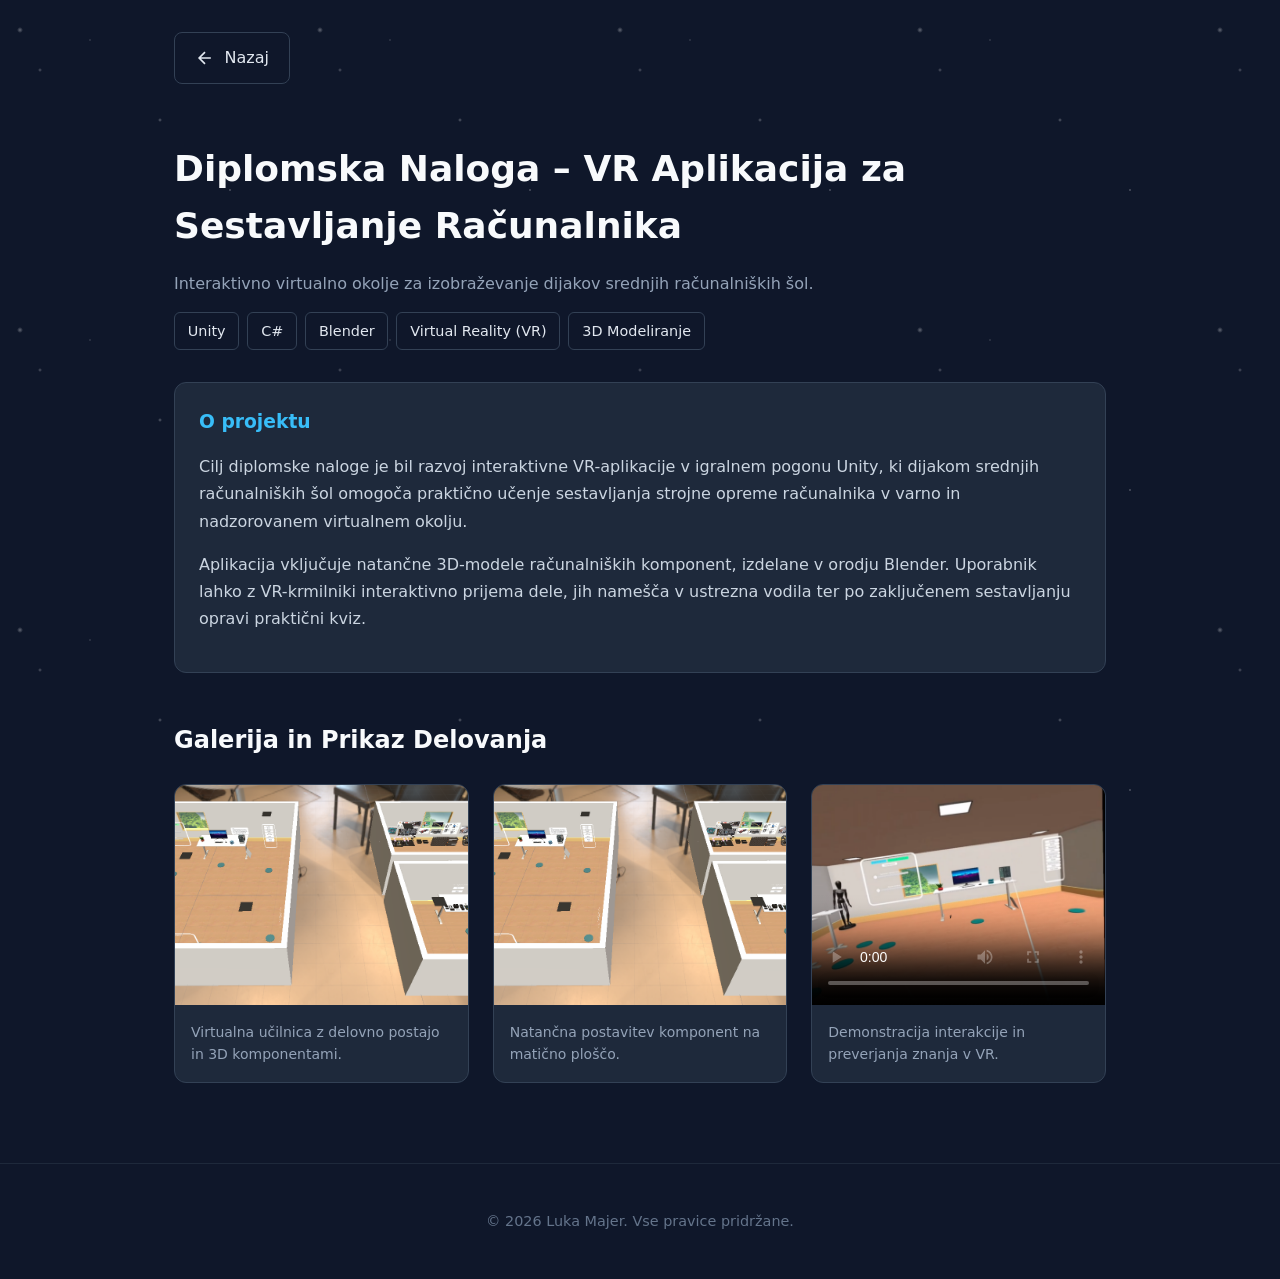
==== diplomskaNaloga.html @ fc346406 "Added info Projects Abilites Extra detail page" ====
<!DOCTYPE html>
<html lang="sl">
<head>
  <meta charset="UTF-8">
  <meta name="viewport" content="width=device-width, initial-scale=1.0">
  <title>Diplomska Naloga - Luka Majer</title>
  <link rel="stylesheet" href="assets/css/style.css">
</head>
<body>

  <main class="section-container" style="margin-top: 2rem;">

    <a href="index.html#projects" class="contact-item" style="display: inline-flex; width: fit-content; margin-bottom: 2rem;">
      <svg width="20" height="20" viewBox="0 0 24 24" fill="none" stroke="currentColor" stroke-width="2">
        <path d="M19 12H5M12 19l-7-7 7-7"/>
      </svg>
      <span>Nazaj</span>
    </a>

    <header style="margin-bottom: 2rem;">
      <h1 style="color: #f8fafc; font-size: 2.25rem; margin-bottom: 0.5rem;">Diplomska Naloga – VR Aplikacija za Sestavljanje Računalnika</h1>
      <p style="color: #94a3b8;">Interaktivno virtualno okolje za izobraževanje dijakov srednjih računalniških šol.</p>
      
      <div class="tag-cloud" style="margin-top: 1rem;">
        <span>Unity</span>
        <span>C#</span>
        <span>Blender</span>
        <span>Virtual Reality (VR)</span>
        <span>3D Modeliranje</span>
      </div>
    </header>

  
    <section class="skill-category" style="margin-bottom: 3rem;">
      <h3 style="color: #38bdf8; margin-top: 0;">O projektu</h3>
      <p style="color: #cbd5e1; line-height: 1.7;">
        Cilj diplomske naloge je bil razvoj interaktivne VR-aplikacije v igralnem pogonu Unity, ki dijakom srednjih računalniških šol omogoča praktično učenje sestavljanja strojne opreme računalnika v varno in nadzorovanem virtualnem okolju.
      </p>
      <p style="color: #cbd5e1; line-height: 1.7;">
        Aplikacija vključuje natančne 3D-modele računalniških komponent, izdelane v orodju Blender. Uporabnik lahko z VR-krmilniki interaktivno prijema dele, jih namešča v ustrezna vodila ter po zaključenem sestavljanju opravi praktični kviz.
      </p>
    </section>


    <section>
      <h2 style="color: #f8fafc; margin-bottom: 1.5rem;">Galerija in Prikaz Delovanja</h2>
      
      <div class="skills-grid">
        <div class="skill-category" style="padding: 0; overflow: hidden;">
          <img src="assets/images/projects/diploma.png" alt="Virtualna učilnica" style="width: 100%; height: 220px; object-fit: cover; display: block;">
          <p style="padding: 1rem; color: #94a3b8; font-size: 0.875rem; margin: 0;">Virtualna učilnica z delovno postajo in 3D komponentami.</p>
        </div>

        <div class="skill-category" style="padding: 0; overflow: hidden;">
          <img src="assets/images/projects/diploma.png" alt="Interaktivno sestavljanje" style="width: 100%; height: 220px; object-fit: cover; display: block;">
          <p style="padding: 1rem; color: #94a3b8; font-size: 0.875rem; margin: 0;">Natančna postavitev komponent na matično ploščo.</p>
        </div>

        <div class="skill-category" style="padding: 0; overflow: hidden;">
          <video controls poster="assets/images/projects/diploma2preview.png" style="width: 100%; height: 220px; object-fit: cover; display: block;">
            <source src="assets/videos/projects/diploma2.mp4" type="video/mp4">
          </video>
          <p style="padding: 1rem; color: #94a3b8; font-size: 0.875rem; margin: 0;">Demonstracija interakcije in preverjanja znanja v VR.</p>
        </div>
      </div>
    </section>
  </main>

  <footer class="site-footer">
    <p>&copy; 2026 Luka Majer. Vse pravice pridržane.</p>
  </footer>

</body>
</html>
---- assets/css/style.css ----
:root {
    --bg-color: #0f172a;
    --text-color: #f8fafc;
    --accent-color: #38bdf8;
    --card-bg: #1e293b;
  }

  html {
  scroll-behavior: smooth;
}
  
  body {
    font-family: system-ui, sans-serif;
    background-color: var(--bg-color);
    color: var(--text-color);
    margin: 0;
    padding: 0;
    line-height: 1.6;
  }
  
  .navbar {
    position: sticky;
    top: 0;
    z-index: 1000;
    background-color: var(--bg-color, #0f172a);
    display: flex;
    justify-content: space-between;
    align-items: center;
    padding: 1.5rem 10%;
  }
  
  .navbar ul {
    display: flex;
    list-style: none;
    gap: 1.5rem;
    margin: 0;
    padding: 0;
  }
  
  .navbar a {
    color: var(--text-color);
    text-decoration: none;
  }
  
  .hero-section {
    display: flex;
    flex-direction: column;
    align-items: center;
    justify-content: center;
    text-align: center;
    padding: 4rem 10%;
    min-height: 70vh;
  }
  
  .profile-img {
    width: 220px;
    height: 220px;
    border-radius: 50%;
    object-fit: cover;
    border: 3px solid var(--accent-color);
    display: flex;
    justify-content: center;
    display: block;
    margin: 0 auto;
  }
  
  .hero-content h1 {
    font-size: 2.5rem;
    margin: 0;
  }

  .hero-content {
    display: flex;
    flex-direction: column;
    align-items: center;
    text-align: center;
    width: 100%;
  }
  
  .subtitle {
    color: var(--accent-color);
    font-weight: 600;
    margin-top: 0.5rem;
  }
  
  .hero-actions {
    display: flex;
    justify-content: center;
    gap: 1rem;
    margin-top: 1.5rem;
  }
  
  .btn {
    padding: 0.75rem 1.5rem;
    border-radius: 6px;
    text-decoration: none;
    font-weight: bold;
  }
  
  .btn-primary {
    background-color: var(--accent-color);
    color: #0f172a;
  }
  
  .btn-secondary {
    border: 1px solid var(--accent-color);
    color: var(--accent-color);
  }
  
  .projects-section {
    padding: 4rem 2rem;
    max-width: 1100px;
    margin: 0 auto;
  }
  
  .projects-section h2 {
    text-align: left;
    margin-bottom: 2.5rem;
  }
  
  .projects-grid {
    display: grid;
    grid-template-columns: repeat(2, minmax(280px, 450px));
    justify-content: center; 
    gap: 2rem;
  }
  
  .project-card {
    display: flex;
    flex-direction: column;
    background-color: #1e293b;
    border-radius: 12px;
    overflow: hidden;
    border: 1px solid #334155;
  }

.projects-container {
    max-width: 932px;
    margin: 0 auto;
    padding: 0 1rem;
  }
  
  .section-title {
    text-align: left;
    margin-bottom: 1.5rem;
  }
  
  .project-card:hover {
    transform: translateY(-5px);
    box-shadow: 0 10px 20px rgba(0, 0, 0, 0.3);
  }
  
  .card-image {
    width: 100%;
    height: 400px;
    object-fit: cover;
    display: block;
  }
  
  .card-content {
    padding: 1.5rem;
  }
  
  .card-content h3 {
    margin-top: 0;
    color: var(--accent-color, #38bdf8);
  }
  
  .card-tags {
    display: flex;
    gap: 0.5rem;
    flex-wrap: wrap;
    margin-top: 1rem;
  }
  
  .card-tags span {
    background-color: #0f172a;
    color: #94a3b8;
    font-size: 0.85rem;
    padding: 0.25rem 0.6rem;
    border-radius: 4px;
    border: 1px solid #334155;
  }

body {
    position: relative;
    overflow-x: hidden;
  }
  
  body::before {
    content: "";
    position: fixed;
    top: 0;
    left: 0;
    width: 100vw;
    height: 100vh;
    z-index: -1;
    pointer-events: none;
    background-image: 
      radial-gradient(3px 3px at 20px 30px, #ffffff, rgba(0,0,0,0)),
      radial-gradient(2px 2px at 40px 70px, rgba(255,255,255,0.8), rgba(0,0,0,0)),
      radial-gradient(1px 1px at 90px 40px, #ffffff, rgba(0,0,0,0)),
      radial-gradient(2px 2px at 160px 120px, rgba(255,255,255,0.9), rgba(0,0,0,0)),
      radial-gradient(1.5px 1.5px at 230px 190px, #ffffff, rgba(0,0,0,0));
    background-repeat: repeat;
    background-size: 300px 300px;
    opacity: 0.35;
    animation: floatStars 15s linear infinite;
  }

  @keyframes floatStars {
    from {
      transform: translateY(0);
    }
    to {
      transform: translateY(-300px);
    }
  }

  @media (max-width: 768px) {
  .projects-grid {
    grid-template-columns: 1fr;
  }

  .projects-section {
    padding: 2rem 1rem;
  }

  .navbar {
    flex-wrap: wrap;
    justify-content: center;
    gap: 0.75rem;
  }
}

.section-container {
  max-width: 932px;
  margin: 4rem auto;
  padding: 0 1rem;
}

.skills-grid {
  display: grid;
  grid-template-columns: repeat(auto-fit, minmax(280px, 1fr));
  gap: 1.5rem;
}

.skill-category {
  background-color: #1e293b;
  padding: 1.5rem;
  border-radius: 12px;
  border: 1px solid #334155;
}

.skill-category h3 {
  color: #38bdf8;
  margin-top: 0;
  margin-bottom: 1rem;
}

.tag-cloud {
  display: flex;
  flex-wrap: wrap;
  gap: 0.5rem;
}

.tag-cloud span {
  background-color: #0f172a;
  color: #e2e8f0;
  padding: 0.4rem 0.8rem;
  border-radius: 6px;
  font-size: 0.9rem;
  border: 1px solid #334155;
}

.timeline {
  border-left: 2px solid #38bdf8;
  padding-left: 1.5rem;
  margin-left: 0.5rem;
}

.timeline-item {
  position: relative;
  margin-bottom: 2rem;
}

.timeline-item::before {
  content: "";
  position: absolute;
  left: -1.8rem;
  top: 0.2rem;
  width: 8px;
  height: 1.25rem;
  background-color: #38bdf8;
  border-radius: 2px;
}

.timeline-date {
  color: #94a3b8;
  font-size: 0.85rem;
  margin-bottom: 0.25rem;
}

.timeline-content h3 {
  margin: 0;
  color: #f8fafc;
}

.timeline-content .company {
  color: #38bdf8;
  font-weight: 500;
  font-size: 0.95rem;
}

.contact-card {
  background-color: #1e293b;
  border: 1px solid #334155;
  border-radius: 12px;
  padding: 2.5rem 2rem;
  text-align: center;
}

.contact-card p {
  color: #94a3b8;
  margin-bottom: 2rem;
  font-size: 1.1rem;
}

.contact-links {
  display: flex;
  justify-content: center;
  gap: 1.5rem;
  flex-wrap: wrap;
}

.contact-item {
  display: flex;
  align-items: center;
  gap: 0.6rem;
  padding: 0.75rem 1.25rem;
  background-color: #0f172a;
  border: 1px solid #334155;
  border-radius: 8px;
  color: #e2e8f0;
  text-decoration: none;
  font-weight: 500;
  transition: all 0.2s ease;
}

.contact-item:hover {
  border-color: #38bdf8;
  color: #38bdf8;
  transform: translateY(-2px);
}

.site-footer {
  text-align: center;
  padding: 2rem 1rem;
  border-top: 1px solid #1e293b;
  margin-top: 5rem;
  color: #64748b;
  font-size: 0.9rem;
}

.card-media-slider {
  display: flex;
  overflow-x: auto;
  scroll-snap-type: x mandatory;
  scroll-behavior: smooth;
  border-top-left-radius: 12px;
  border-top-right-radius: 12px;
  background-color: #0f172a;
}

.card-media-slider::-webkit-scrollbar {
  height: 6px;
}

.card-media-slider::-webkit-scrollbar-track {
  background: #1e293b;
}

.card-media-slider::-webkit-scrollbar-thumb {
  background: #38bdf8;
  border-radius: 3px;
}

.card-media {
  flex: 0 0 100%;
  width: 100%;
  height: 240px;
  object-fit: cover;
  scroll-snap-align: start;
}

.btn-more-info {
  display: inline-flex;
  align-items: center;
  gap: 0.5rem;
  margin-top: 1.25rem;
  padding: 0.6rem 1.2rem;
  background-color: transparent;
  color: #38bdf8;
  border: 1px solid #38bdf8;
  border-radius: 6px;
  text-decoration: none;
  font-weight: 500;
  font-size: 0.95rem;
  transition: all 0.2s ease;
}

.btn-more-info:hover {
  background-color: #38bdf8;
  color: #0f172a;
  transform: translateX(3px);
}
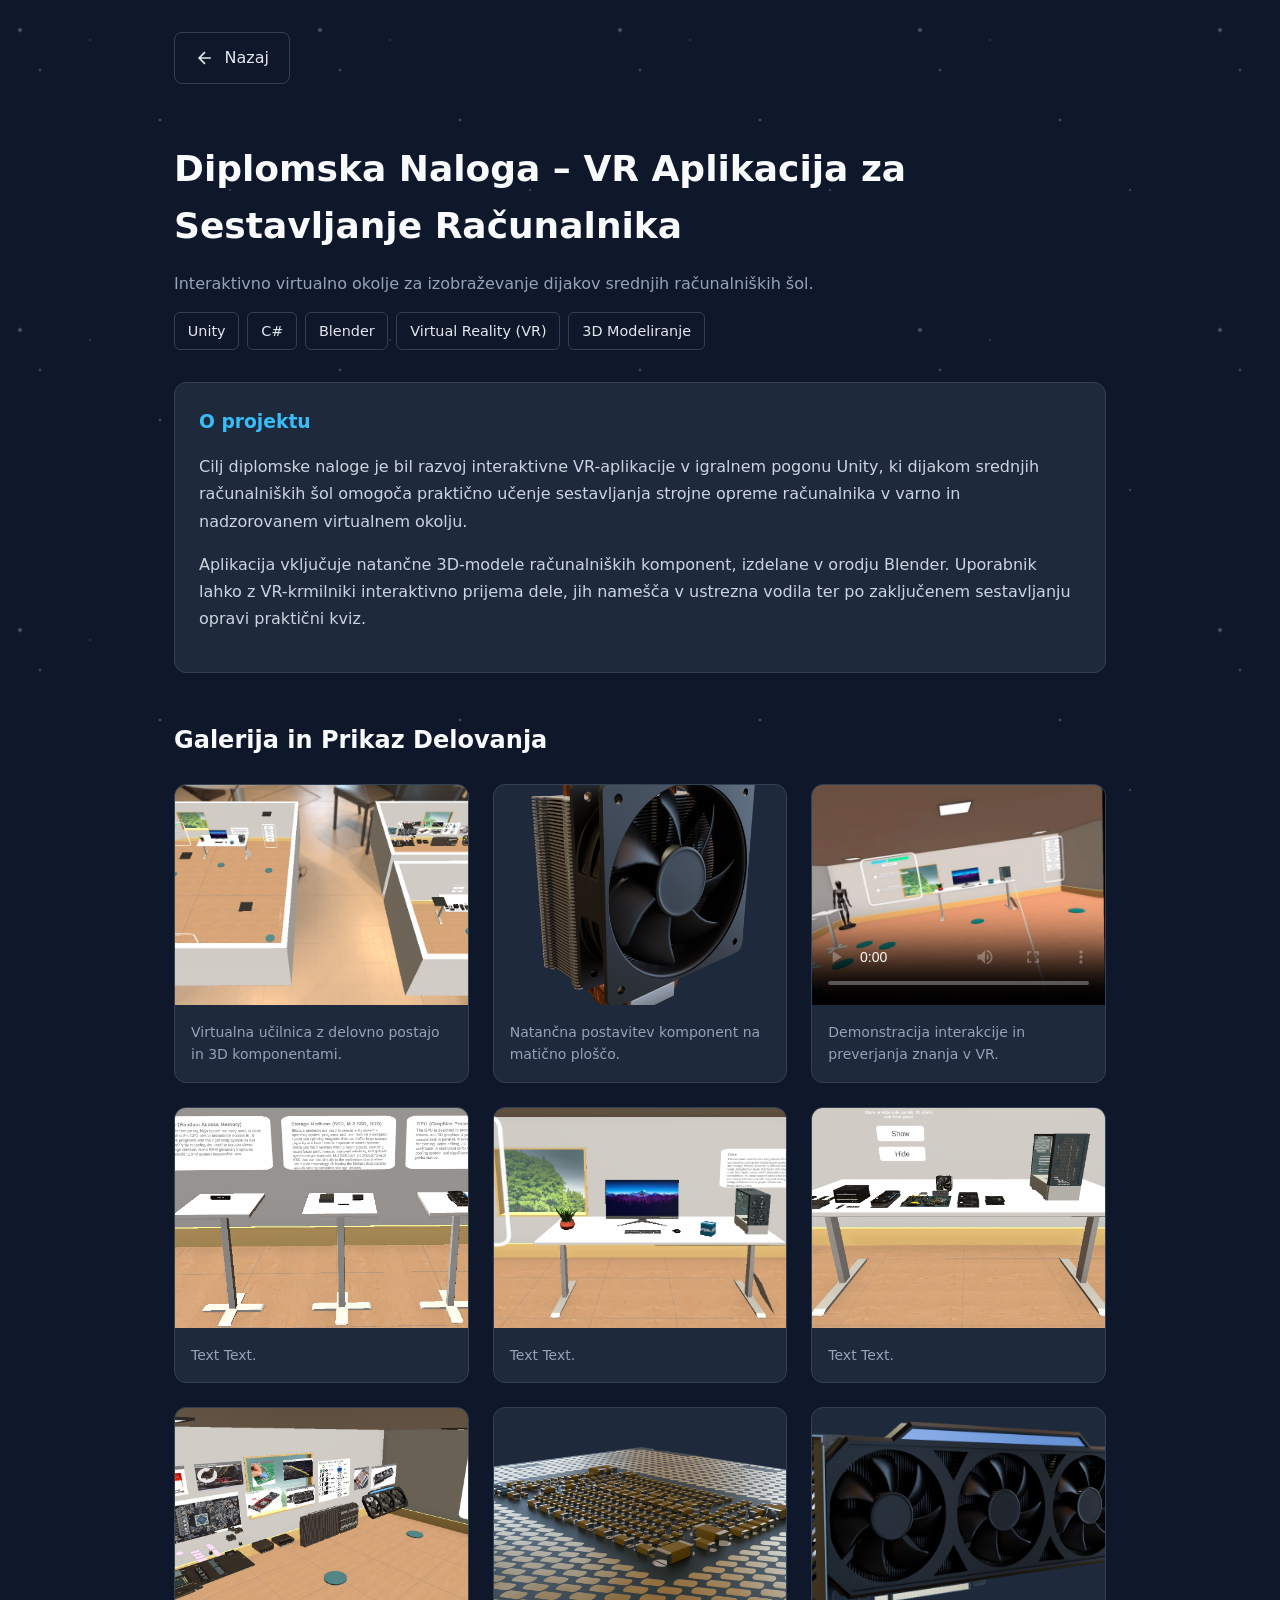
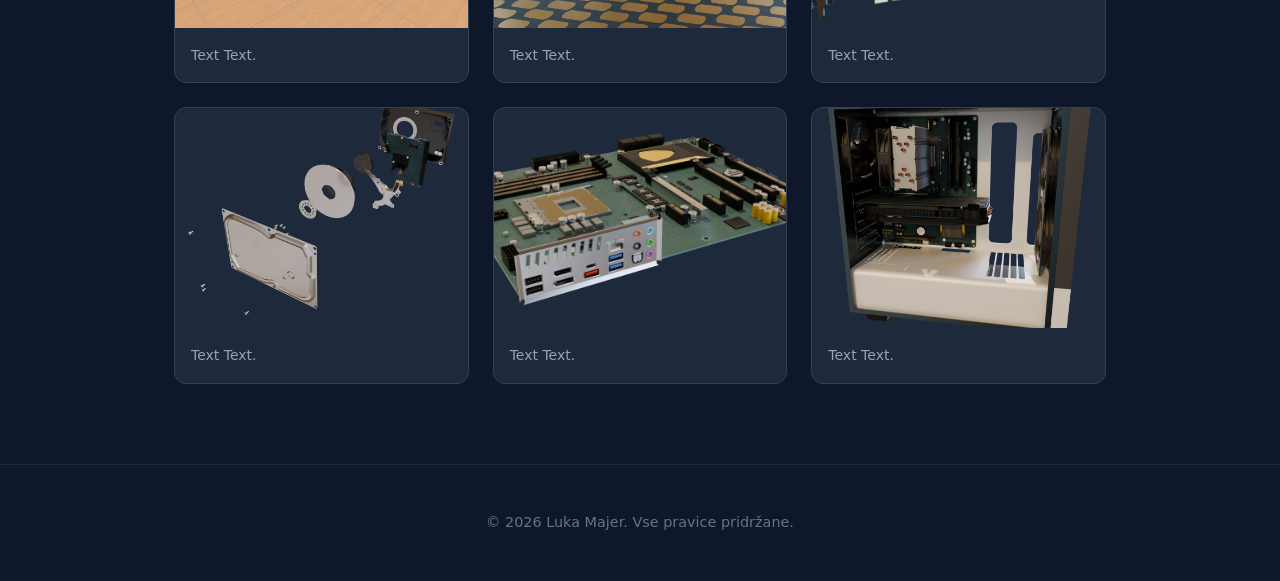
==== commit 3cfecb23: "Added images Added images" ====
--- a/diplomskaNaloga.html
+++ b/diplomskaNaloga.html
@@ -47,21 +47,67 @@
       
       <div class="skills-grid">
         <div class="skill-category" style="padding: 0; overflow: hidden;">
-          <img src="assets/images/projects/diploma.png" alt="Virtualna učilnica" style="width: 100%; height: 220px; object-fit: cover; display: block;">
+          <img src="assets/images/projects/diplomskaNaloga/diploma.png" alt="Virtualna učilnica" style="width: 100%; height: 220px; object-fit: cover; display: block;">
           <p style="padding: 1rem; color: #94a3b8; font-size: 0.875rem; margin: 0;">Virtualna učilnica z delovno postajo in 3D komponentami.</p>
         </div>
 
         <div class="skill-category" style="padding: 0; overflow: hidden;">
-          <img src="assets/images/projects/diploma.png" alt="Interaktivno sestavljanje" style="width: 100%; height: 220px; object-fit: cover; display: block;">
+          <img src="assets/images/projects/diplomskaNaloga/diploma2.png" alt="Interaktivno sestavljanje" style="width: 100%; height: 220px; object-fit: cover; display: block;">
           <p style="padding: 1rem; color: #94a3b8; font-size: 0.875rem; margin: 0;">Natančna postavitev komponent na matično ploščo.</p>
         </div>
 
         <div class="skill-category" style="padding: 0; overflow: hidden;">
-          <video controls poster="assets/images/projects/diploma2preview.png" style="width: 100%; height: 220px; object-fit: cover; display: block;">
+          <video controls poster="assets/images/projects/diplomskaNaloga/diploma2preview.png" style="width: 100%; height: 220px; object-fit: cover; display: block;">
             <source src="assets/videos/projects/diploma2.mp4" type="video/mp4">
           </video>
           <p style="padding: 1rem; color: #94a3b8; font-size: 0.875rem; margin: 0;">Demonstracija interakcije in preverjanja znanja v VR.</p>
         </div>
+
+        <div class="skill-category" style="padding: 0; overflow: hidden;">
+          <img src="assets/images/projects/diplomskaNaloga/diploma3.png" alt="Interaktivno sestavljanje" style="width: 100%; height: 220px; object-fit: cover; display: block;">
+          <p style="padding: 1rem; color: #94a3b8; font-size: 0.875rem; margin: 0;">Text Text.</p>
+        </div>
+        
+        <div class="skill-category" style="padding: 0; overflow: hidden;">
+          <img src="assets/images/projects/diplomskaNaloga/diploma4.png" alt="Interaktivno sestavljanje" style="width: 100%; height: 220px; object-fit: cover; display: block;">
+          <p style="padding: 1rem; color: #94a3b8; font-size: 0.875rem; margin: 0;">Text Text.</p>
+        </div>
+
+        <div class="skill-category" style="padding: 0; overflow: hidden;">
+          <img src="assets/images/projects/diplomskaNaloga/diploma5.png" alt="Interaktivno sestavljanje" style="width: 100%; height: 220px; object-fit: cover; display: block;">
+          <p style="padding: 1rem; color: #94a3b8; font-size: 0.875rem; margin: 0;">Text Text.</p>
+        </div>
+
+        <div class="skill-category" style="padding: 0; overflow: hidden;">
+          <img src="assets/images/projects/diplomskaNaloga/diploma6.png" alt="Interaktivno sestavljanje" style="width: 100%; height: 220px; object-fit: cover; display: block;">
+          <p style="padding: 1rem; color: #94a3b8; font-size: 0.875rem; margin: 0;">Text Text.</p>
+        </div>
+
+        <div class="skill-category" style="padding: 0; overflow: hidden;">
+          <img src="assets/images/projects/diplomskaNaloga/diploma7.png" alt="Interaktivno sestavljanje" style="width: 100%; height: 220px; object-fit: cover; display: block;">
+          <p style="padding: 1rem; color: #94a3b8; font-size: 0.875rem; margin: 0;">Text Text.</p>
+        </div>
+
+        <div class="skill-category" style="padding: 0; overflow: hidden;">
+          <img src="assets/images/projects/diplomskaNaloga/diploma8.png" alt="Interaktivno sestavljanje" style="width: 100%; height: 220px; object-fit: cover; display: block;">
+          <p style="padding: 1rem; color: #94a3b8; font-size: 0.875rem; margin: 0;">Text Text.</p>
+        </div>
+
+        <div class="skill-category" style="padding: 0; overflow: hidden;">
+          <img src="assets/images/projects/diplomskaNaloga/diploma9.png" alt="Interaktivno sestavljanje" style="width: 100%; height: 220px; object-fit: cover; display: block;">
+          <p style="padding: 1rem; color: #94a3b8; font-size: 0.875rem; margin: 0;">Text Text.</p>
+        </div>
+
+        <div class="skill-category" style="padding: 0; overflow: hidden;">
+          <img src="assets/images/projects/diplomskaNaloga/diploma10.png" alt="Interaktivno sestavljanje" style="width: 100%; height: 220px; object-fit: cover; display: block;">
+          <p style="padding: 1rem; color: #94a3b8; font-size: 0.875rem; margin: 0;">Text Text.</p>
+        </div>
+
+        <div class="skill-category" style="padding: 0; overflow: hidden;">
+          <img src="assets/images/projects/diplomskaNaloga/diploma11.png" alt="Interaktivno sestavljanje" style="width: 100%; height: 220px; object-fit: cover; display: block;">
+          <p style="padding: 1rem; color: #94a3b8; font-size: 0.875rem; margin: 0;">Text Text.</p>
+        </div>
+
       </div>
     </section>
   </main>
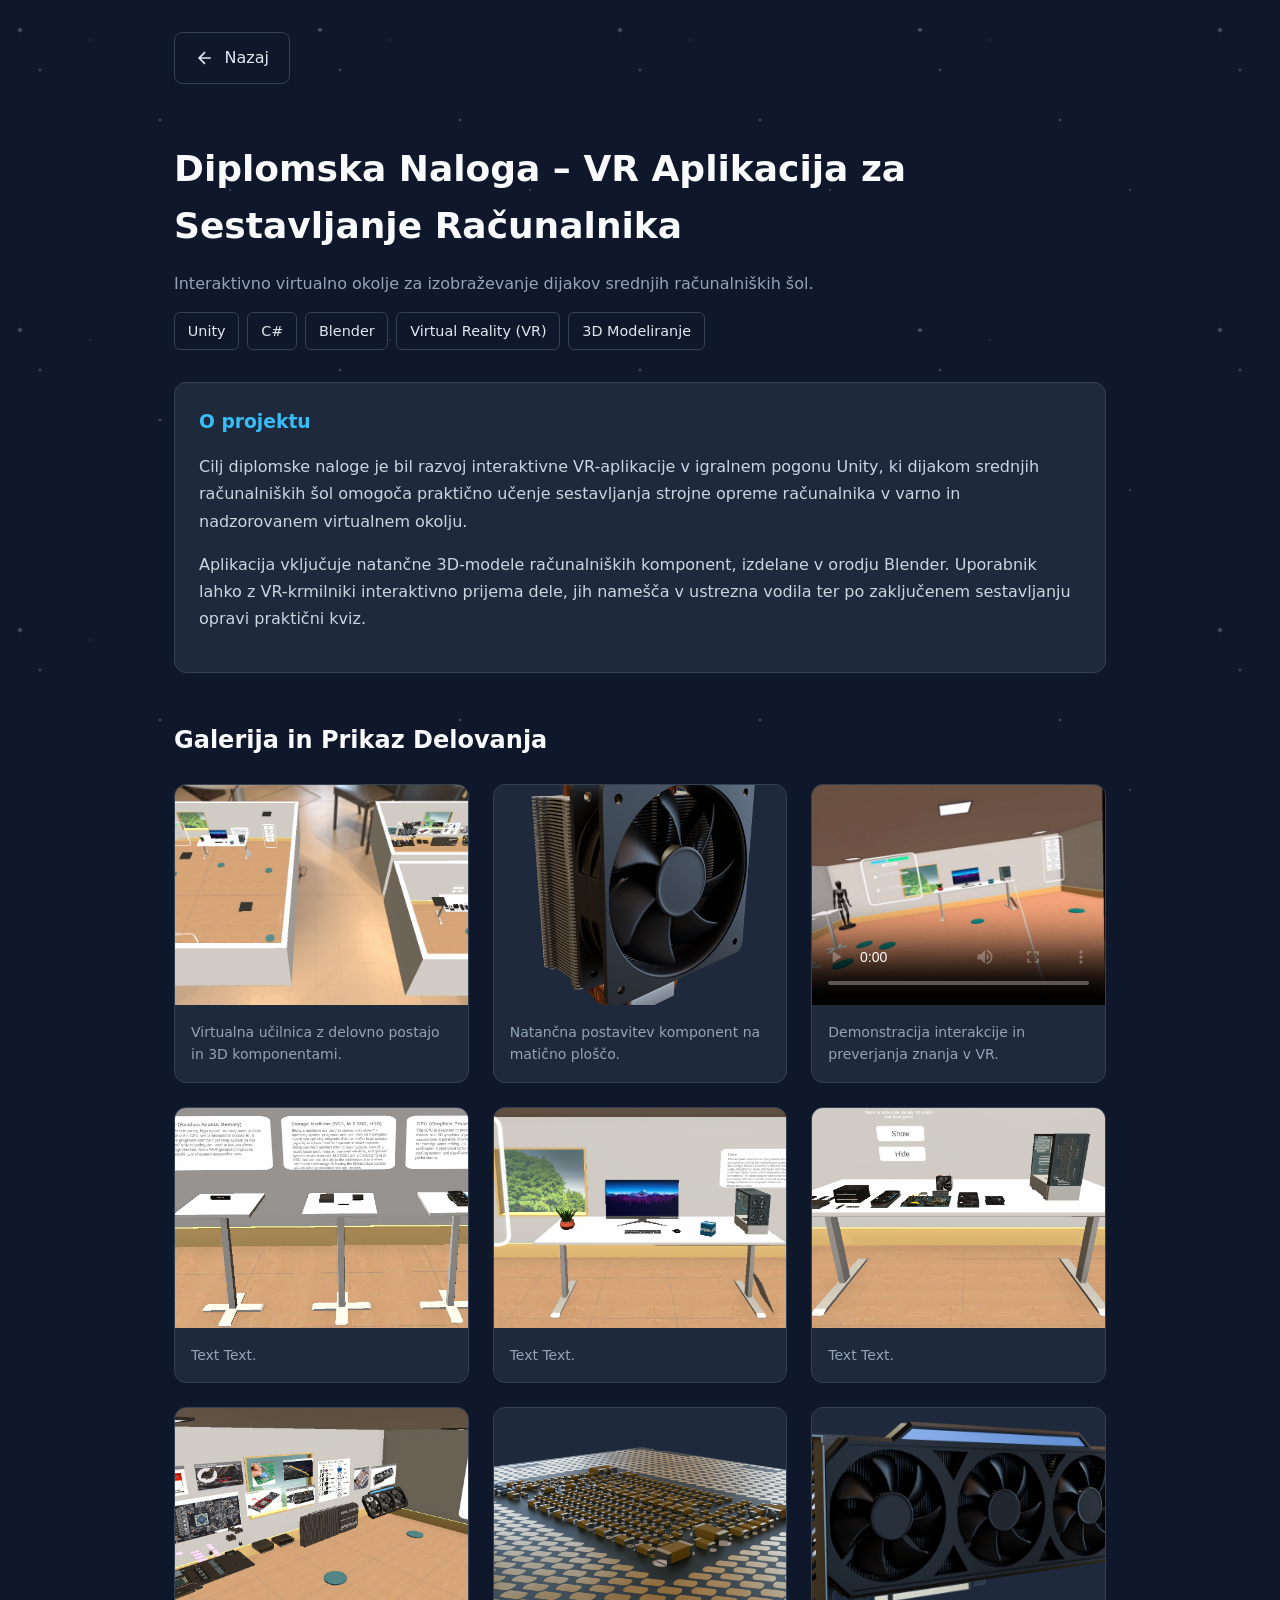
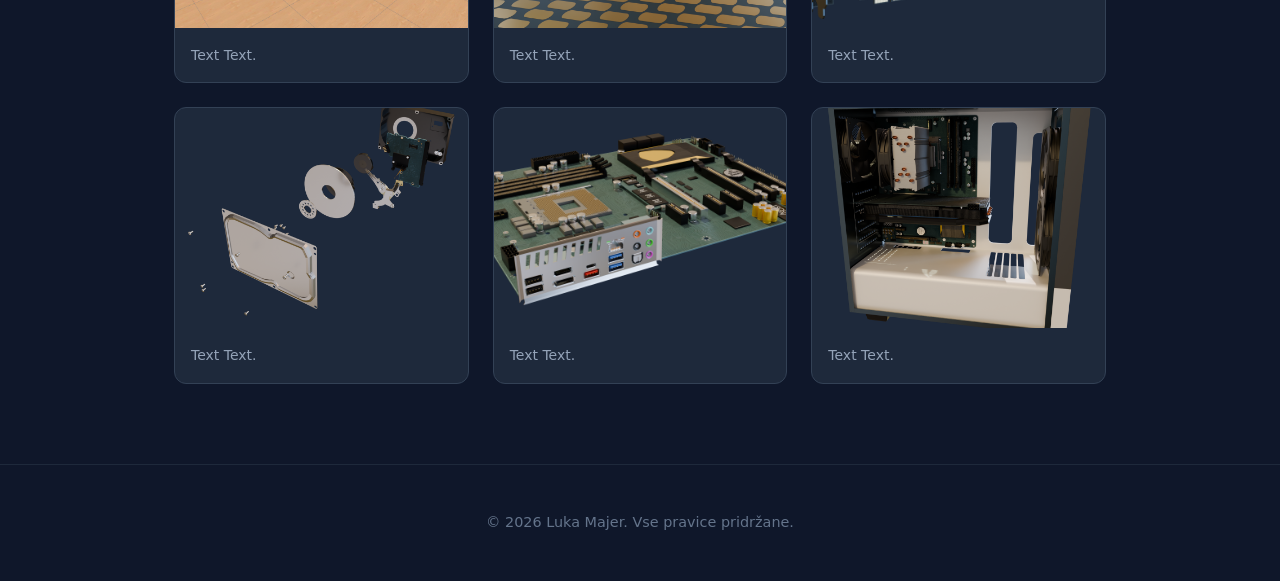
==== commit 7d5f7345: "New gallery pages New gallery pages" ====
--- a/diplomskaNaloga.html
+++ b/diplomskaNaloga.html
@@ -47,12 +47,12 @@
       
       <div class="skills-grid">
         <div class="skill-category" style="padding: 0; overflow: hidden;">
-          <img src="assets/images/projects/diplomskaNaloga/diploma.png" alt="Virtualna učilnica" style="width: 100%; height: 220px; object-fit: cover; display: block;">
+          <img src="assets/images/projects/diplomskaNaloga/diploma.png" alt="Virtualna učilnica" onclick="openModal(this)" style="width: 100%; height: 220px; object-fit: cover; display: block;">
           <p style="padding: 1rem; color: #94a3b8; font-size: 0.875rem; margin: 0;">Virtualna učilnica z delovno postajo in 3D komponentami.</p>
         </div>
 
         <div class="skill-category" style="padding: 0; overflow: hidden;">
-          <img src="assets/images/projects/diplomskaNaloga/diploma2.png" alt="Interaktivno sestavljanje" style="width: 100%; height: 220px; object-fit: cover; display: block;">
+          <img src="assets/images/projects/diplomskaNaloga/diploma2.png" alt="Interaktivno sestavljanje" onclick="openModal(this)" style="width: 100%; height: 220px; object-fit: cover; display: block;">
           <p style="padding: 1rem; color: #94a3b8; font-size: 0.875rem; margin: 0;">Natančna postavitev komponent na matično ploščo.</p>
         </div>
 
@@ -64,47 +64,47 @@
         </div>
 
         <div class="skill-category" style="padding: 0; overflow: hidden;">
-          <img src="assets/images/projects/diplomskaNaloga/diploma3.png" alt="Interaktivno sestavljanje" style="width: 100%; height: 220px; object-fit: cover; display: block;">
+          <img src="assets/images/projects/diplomskaNaloga/diploma3.png" alt="Interaktivno sestavljanje" onclick="openModal(this)" style="width: 100%; height: 220px; object-fit: cover; display: block;">
           <p style="padding: 1rem; color: #94a3b8; font-size: 0.875rem; margin: 0;">Text Text.</p>
         </div>
         
         <div class="skill-category" style="padding: 0; overflow: hidden;">
-          <img src="assets/images/projects/diplomskaNaloga/diploma4.png" alt="Interaktivno sestavljanje" style="width: 100%; height: 220px; object-fit: cover; display: block;">
+          <img src="assets/images/projects/diplomskaNaloga/diploma4.png" alt="Interaktivno sestavljanje" onclick="openModal(this)" style="width: 100%; height: 220px; object-fit: cover; display: block;">
           <p style="padding: 1rem; color: #94a3b8; font-size: 0.875rem; margin: 0;">Text Text.</p>
         </div>
 
         <div class="skill-category" style="padding: 0; overflow: hidden;">
-          <img src="assets/images/projects/diplomskaNaloga/diploma5.png" alt="Interaktivno sestavljanje" style="width: 100%; height: 220px; object-fit: cover; display: block;">
+          <img src="assets/images/projects/diplomskaNaloga/diploma5.png" alt="Interaktivno sestavljanje" onclick="openModal(this)" style="width: 100%; height: 220px; object-fit: cover; display: block;">
           <p style="padding: 1rem; color: #94a3b8; font-size: 0.875rem; margin: 0;">Text Text.</p>
         </div>
 
         <div class="skill-category" style="padding: 0; overflow: hidden;">
-          <img src="assets/images/projects/diplomskaNaloga/diploma6.png" alt="Interaktivno sestavljanje" style="width: 100%; height: 220px; object-fit: cover; display: block;">
+          <img src="assets/images/projects/diplomskaNaloga/diploma6.png" alt="Interaktivno sestavljanje" onclick="openModal(this)" style="width: 100%; height: 220px; object-fit: cover; display: block;">
           <p style="padding: 1rem; color: #94a3b8; font-size: 0.875rem; margin: 0;">Text Text.</p>
         </div>
 
         <div class="skill-category" style="padding: 0; overflow: hidden;">
-          <img src="assets/images/projects/diplomskaNaloga/diploma7.png" alt="Interaktivno sestavljanje" style="width: 100%; height: 220px; object-fit: cover; display: block;">
+          <img src="assets/images/projects/diplomskaNaloga/diploma7.png" alt="Interaktivno sestavljanje" onclick="openModal(this)" style="width: 100%; height: 220px; object-fit: cover; display: block;">
           <p style="padding: 1rem; color: #94a3b8; font-size: 0.875rem; margin: 0;">Text Text.</p>
         </div>
 
         <div class="skill-category" style="padding: 0; overflow: hidden;">
-          <img src="assets/images/projects/diplomskaNaloga/diploma8.png" alt="Interaktivno sestavljanje" style="width: 100%; height: 220px; object-fit: cover; display: block;">
+          <img src="assets/images/projects/diplomskaNaloga/diploma8.png" alt="Interaktivno sestavljanje" onclick="openModal(this)" style="width: 100%; height: 220px; object-fit: cover; display: block;">
           <p style="padding: 1rem; color: #94a3b8; font-size: 0.875rem; margin: 0;">Text Text.</p>
         </div>
 
         <div class="skill-category" style="padding: 0; overflow: hidden;">
-          <img src="assets/images/projects/diplomskaNaloga/diploma9.png" alt="Interaktivno sestavljanje" style="width: 100%; height: 220px; object-fit: cover; display: block;">
+          <img src="assets/images/projects/diplomskaNaloga/diploma9.png" alt="Interaktivno sestavljanje" onclick="openModal(this)" style="width: 100%; height: 220px; object-fit: cover; display: block;">
           <p style="padding: 1rem; color: #94a3b8; font-size: 0.875rem; margin: 0;">Text Text.</p>
         </div>
 
         <div class="skill-category" style="padding: 0; overflow: hidden;">
-          <img src="assets/images/projects/diplomskaNaloga/diploma10.png" alt="Interaktivno sestavljanje" style="width: 100%; height: 220px; object-fit: cover; display: block;">
+          <img src="assets/images/projects/diplomskaNaloga/diploma10.png" alt="Interaktivno sestavljanje" onclick="openModal(this)" style="width: 100%; height: 220px; object-fit: cover; display: block;">
           <p style="padding: 1rem; color: #94a3b8; font-size: 0.875rem; margin: 0;">Text Text.</p>
         </div>
 
         <div class="skill-category" style="padding: 0; overflow: hidden;">
-          <img src="assets/images/projects/diplomskaNaloga/diploma11.png" alt="Interaktivno sestavljanje" style="width: 100%; height: 220px; object-fit: cover; display: block;">
+          <img src="assets/images/projects/diplomskaNaloga/diploma11.png" alt="Interaktivno sestavljanje" onclick="openModal(this)" style="width: 100%; height: 220px; object-fit: cover; display: block;">
           <p style="padding: 1rem; color: #94a3b8; font-size: 0.875rem; margin: 0;">Text Text.</p>
         </div>
 
@@ -112,9 +112,16 @@
     </section>
   </main>
 
+  <div id="image-modal" onclick="closeModal()">
+    <span class="close-modal">&times;</span>
+    <img id="modal-img" src="" alt="Povečana slika">
+  </div>
+
   <footer class="site-footer">
     <p>&copy; 2026 Luka Majer. Vse pravice pridržane.</p>
   </footer>
 
+  <script src="assets/js/main.js"></script>
+
 </body>
 </html>
--- a/assets/css/style.css
+++ b/assets/css/style.css
@@ -1,223 +1,224 @@
 :root {
-    --bg-color: #0f172a;
-    --text-color: #f8fafc;
-    --accent-color: #38bdf8;
-    --card-bg: #1e293b;
+  --bg-color: #0f172a;
+  --text-color: #f8fafc;
+  --accent-color: #38bdf8;
+  --card-bg: #1e293b;
+}
+
+html {
+  scroll-behavior: smooth;
+}
+
+body {
+  font-family: system-ui, sans-serif;
+  background-color: var(--bg-color);
+  color: var(--text-color);
+  margin: 0;
+  padding: 0;
+  line-height: 1.6;
+}
+
+.navbar {
+  position: sticky;
+  top: 0;
+  z-index: 1000;
+  background-color: var(--bg-color, #0f172a);
+  display: flex;
+  justify-content: space-between;
+  align-items: center;
+  padding: 1.5rem 10%;
+}
+
+.navbar ul {
+  display: flex;
+  list-style: none;
+  gap: 1.5rem;
+  margin: 0;
+  padding: 0;
+}
+
+.navbar a {
+  color: var(--text-color);
+  text-decoration: none;
+}
+
+.hero-section {
+  display: flex;
+  flex-direction: column;
+  align-items: center;
+  justify-content: center;
+  text-align: center;
+  padding: 4rem 10%;
+  min-height: 70vh;
+}
+
+.profile-img {
+  width: 220px;
+  height: 220px;
+  border-radius: 50%;
+  object-fit: cover;
+  border: 3px solid var(--accent-color);
+  display: flex;
+  justify-content: center;
+  display: block;
+  margin: 0 auto;
+}
+
+.hero-content h1 {
+  font-size: 2.5rem;
+  margin: 0;
+}
+
+.hero-content {
+  display: flex;
+  flex-direction: column;
+  align-items: center;
+  text-align: center;
+  width: 100%;
+}
+
+.subtitle {
+  color: var(--accent-color);
+  font-weight: 600;
+  margin-top: 0.5rem;
+}
+
+.hero-actions {
+  display: flex;
+  justify-content: center;
+  gap: 1rem;
+  margin-top: 1.5rem;
+}
+
+.btn {
+  padding: 0.75rem 1.5rem;
+  border-radius: 6px;
+  text-decoration: none;
+  font-weight: bold;
+}
+
+.btn-primary {
+  background-color: var(--accent-color);
+  color: #0f172a;
+}
+
+.btn-secondary {
+  border: 1px solid var(--accent-color);
+  color: var(--accent-color);
+}
+
+.projects-section {
+  padding: 4rem 2rem;
+  max-width: 1100px;
+  margin: 0 auto;
+}
+
+.projects-section h2 {
+  text-align: left;
+  margin-bottom: 2.5rem;
+}
+
+.projects-grid {
+  display: grid;
+  grid-template-columns: repeat(2, minmax(280px, 450px));
+  justify-content: center;
+  gap: 2rem;
+}
+
+.project-card {
+  display: flex;
+  flex-direction: column;
+  background-color: #1e293b;
+  border-radius: 12px;
+  overflow: hidden;
+  border: 1px solid #334155;
+}
+
+.projects-container {
+  max-width: 932px;
+  margin: 0 auto;
+  padding: 0 1rem;
+}
+
+.section-title {
+  text-align: left;
+  margin-bottom: 1.5rem;
+}
+
+.project-card:hover {
+  transform: translateY(-5px);
+  box-shadow: 0 10px 20px rgba(0, 0, 0, 0.3);
+}
+
+.card-image {
+  width: 100%;
+  height: 400px;
+  object-fit: cover;
+  display: block;
+}
+
+.card-content {
+  padding: 1.5rem;
+}
+
+.card-content h3 {
+  margin-top: 0;
+  color: var(--accent-color, #38bdf8);
+}
+
+.card-tags {
+  display: flex;
+  gap: 0.5rem;
+  flex-wrap: wrap;
+  margin-top: 1rem;
+}
+
+.card-tags span {
+  background-color: #0f172a;
+  color: #94a3b8;
+  font-size: 0.85rem;
+  padding: 0.25rem 0.6rem;
+  border-radius: 4px;
+  border: 1px solid #334155;
+}
+
+body {
+  position: relative;
+  overflow-x: hidden;
+}
+
+body::before {
+  content: "";
+  position: fixed;
+  top: 0;
+  left: 0;
+  width: 100vw;
+  height: 100vh;
+  z-index: -1;
+  pointer-events: none;
+  background-image:
+    radial-gradient(3px 3px at 20px 30px, #ffffff, rgba(0, 0, 0, 0)),
+    radial-gradient(2px 2px at 40px 70px, rgba(255, 255, 255, 0.8), rgba(0, 0, 0, 0)),
+    radial-gradient(1px 1px at 90px 40px, #ffffff, rgba(0, 0, 0, 0)),
+    radial-gradient(2px 2px at 160px 120px, rgba(255, 255, 255, 0.9), rgba(0, 0, 0, 0)),
+    radial-gradient(1.5px 1.5px at 230px 190px, #ffffff, rgba(0, 0, 0, 0));
+  background-repeat: repeat;
+  background-size: 300px 300px;
+  opacity: 0.35;
+  animation: floatStars 15s linear infinite;
+}
+
+@keyframes floatStars {
+  from {
+    transform: translateY(0);
   }
 
-  html {
-  scroll-behavior: smooth;
-}
-  
-  body {
-    font-family: system-ui, sans-serif;
-    background-color: var(--bg-color);
-    color: var(--text-color);
-    margin: 0;
-    padding: 0;
-    line-height: 1.6;
+  to {
+    transform: translateY(-300px);
   }
-  
-  .navbar {
-    position: sticky;
-    top: 0;
-    z-index: 1000;
-    background-color: var(--bg-color, #0f172a);
-    display: flex;
-    justify-content: space-between;
-    align-items: center;
-    padding: 1.5rem 10%;
-  }
-  
-  .navbar ul {
-    display: flex;
-    list-style: none;
-    gap: 1.5rem;
-    margin: 0;
-    padding: 0;
-  }
-  
-  .navbar a {
-    color: var(--text-color);
-    text-decoration: none;
-  }
-  
-  .hero-section {
-    display: flex;
-    flex-direction: column;
-    align-items: center;
-    justify-content: center;
-    text-align: center;
-    padding: 4rem 10%;
-    min-height: 70vh;
-  }
-  
-  .profile-img {
-    width: 220px;
-    height: 220px;
-    border-radius: 50%;
-    object-fit: cover;
-    border: 3px solid var(--accent-color);
-    display: flex;
-    justify-content: center;
-    display: block;
-    margin: 0 auto;
-  }
-  
-  .hero-content h1 {
-    font-size: 2.5rem;
-    margin: 0;
-  }
-
-  .hero-content {
-    display: flex;
-    flex-direction: column;
-    align-items: center;
-    text-align: center;
-    width: 100%;
-  }
-  
-  .subtitle {
-    color: var(--accent-color);
-    font-weight: 600;
-    margin-top: 0.5rem;
-  }
-  
-  .hero-actions {
-    display: flex;
-    justify-content: center;
-    gap: 1rem;
-    margin-top: 1.5rem;
-  }
-  
-  .btn {
-    padding: 0.75rem 1.5rem;
-    border-radius: 6px;
-    text-decoration: none;
-    font-weight: bold;
-  }
-  
-  .btn-primary {
-    background-color: var(--accent-color);
-    color: #0f172a;
-  }
-  
-  .btn-secondary {
-    border: 1px solid var(--accent-color);
-    color: var(--accent-color);
-  }
-  
-  .projects-section {
-    padding: 4rem 2rem;
-    max-width: 1100px;
-    margin: 0 auto;
-  }
-  
-  .projects-section h2 {
-    text-align: left;
-    margin-bottom: 2.5rem;
-  }
-  
-  .projects-grid {
-    display: grid;
-    grid-template-columns: repeat(2, minmax(280px, 450px));
-    justify-content: center; 
-    gap: 2rem;
-  }
-  
-  .project-card {
-    display: flex;
-    flex-direction: column;
-    background-color: #1e293b;
-    border-radius: 12px;
-    overflow: hidden;
-    border: 1px solid #334155;
-  }
-
-.projects-container {
-    max-width: 932px;
-    margin: 0 auto;
-    padding: 0 1rem;
-  }
-  
-  .section-title {
-    text-align: left;
-    margin-bottom: 1.5rem;
-  }
-  
-  .project-card:hover {
-    transform: translateY(-5px);
-    box-shadow: 0 10px 20px rgba(0, 0, 0, 0.3);
-  }
-  
-  .card-image {
-    width: 100%;
-    height: 400px;
-    object-fit: cover;
-    display: block;
-  }
-  
-  .card-content {
-    padding: 1.5rem;
-  }
-  
-  .card-content h3 {
-    margin-top: 0;
-    color: var(--accent-color, #38bdf8);
-  }
-  
-  .card-tags {
-    display: flex;
-    gap: 0.5rem;
-    flex-wrap: wrap;
-    margin-top: 1rem;
-  }
-  
-  .card-tags span {
-    background-color: #0f172a;
-    color: #94a3b8;
-    font-size: 0.85rem;
-    padding: 0.25rem 0.6rem;
-    border-radius: 4px;
-    border: 1px solid #334155;
-  }
-
-body {
-    position: relative;
-    overflow-x: hidden;
-  }
-  
-  body::before {
-    content: "";
-    position: fixed;
-    top: 0;
-    left: 0;
-    width: 100vw;
-    height: 100vh;
-    z-index: -1;
-    pointer-events: none;
-    background-image: 
-      radial-gradient(3px 3px at 20px 30px, #ffffff, rgba(0,0,0,0)),
-      radial-gradient(2px 2px at 40px 70px, rgba(255,255,255,0.8), rgba(0,0,0,0)),
-      radial-gradient(1px 1px at 90px 40px, #ffffff, rgba(0,0,0,0)),
-      radial-gradient(2px 2px at 160px 120px, rgba(255,255,255,0.9), rgba(0,0,0,0)),
-      radial-gradient(1.5px 1.5px at 230px 190px, #ffffff, rgba(0,0,0,0));
-    background-repeat: repeat;
-    background-size: 300px 300px;
-    opacity: 0.35;
-    animation: floatStars 15s linear infinite;
-  }
-
-  @keyframes floatStars {
-    from {
-      transform: translateY(0);
-    }
-    to {
-      transform: translateY(-300px);
-    }
-  }
-
-  @media (max-width: 768px) {
+}
+
+@media (max-width: 768px) {
   .projects-grid {
     grid-template-columns: 1fr;
   }
@@ -413,4 +414,47 @@
   background-color: #38bdf8;
   color: #0f172a;
   transform: translateX(3px);
+}
+
+#image-modal {
+  display: none;
+  position: fixed;
+  top: 0;
+  left: 0;
+  width: 100%;
+  height: 100%;
+  background-color: rgba(15, 23, 42, 0.9);
+  backdrop-filter: blur(5px);
+  z-index: 1000;
+  justify-content: center;
+  align-items: center;
+  cursor: pointer;
+}
+
+#modal-img {
+  max-width: 90%;
+  max-height: 90%;
+  border-radius: 8px;
+  border: 1px solid #334155;
+  box-shadow: 0 10px 30px rgba(0, 0, 0, 0.6);
+  object-fit: contain;
+}
+
+.close-modal {
+  position: absolute;
+  top: 20px;
+  right: 30px;
+  color: #e2e8f0;
+  font-size: 2.5rem;
+  font-weight: bold;
+  line-height: 1;
+}
+
+.skills-grid img {
+  cursor: pointer;
+  transition: opacity 0.2s ease;
+}
+
+.skills-grid img:hover {
+  opacity: 0.9;
 }
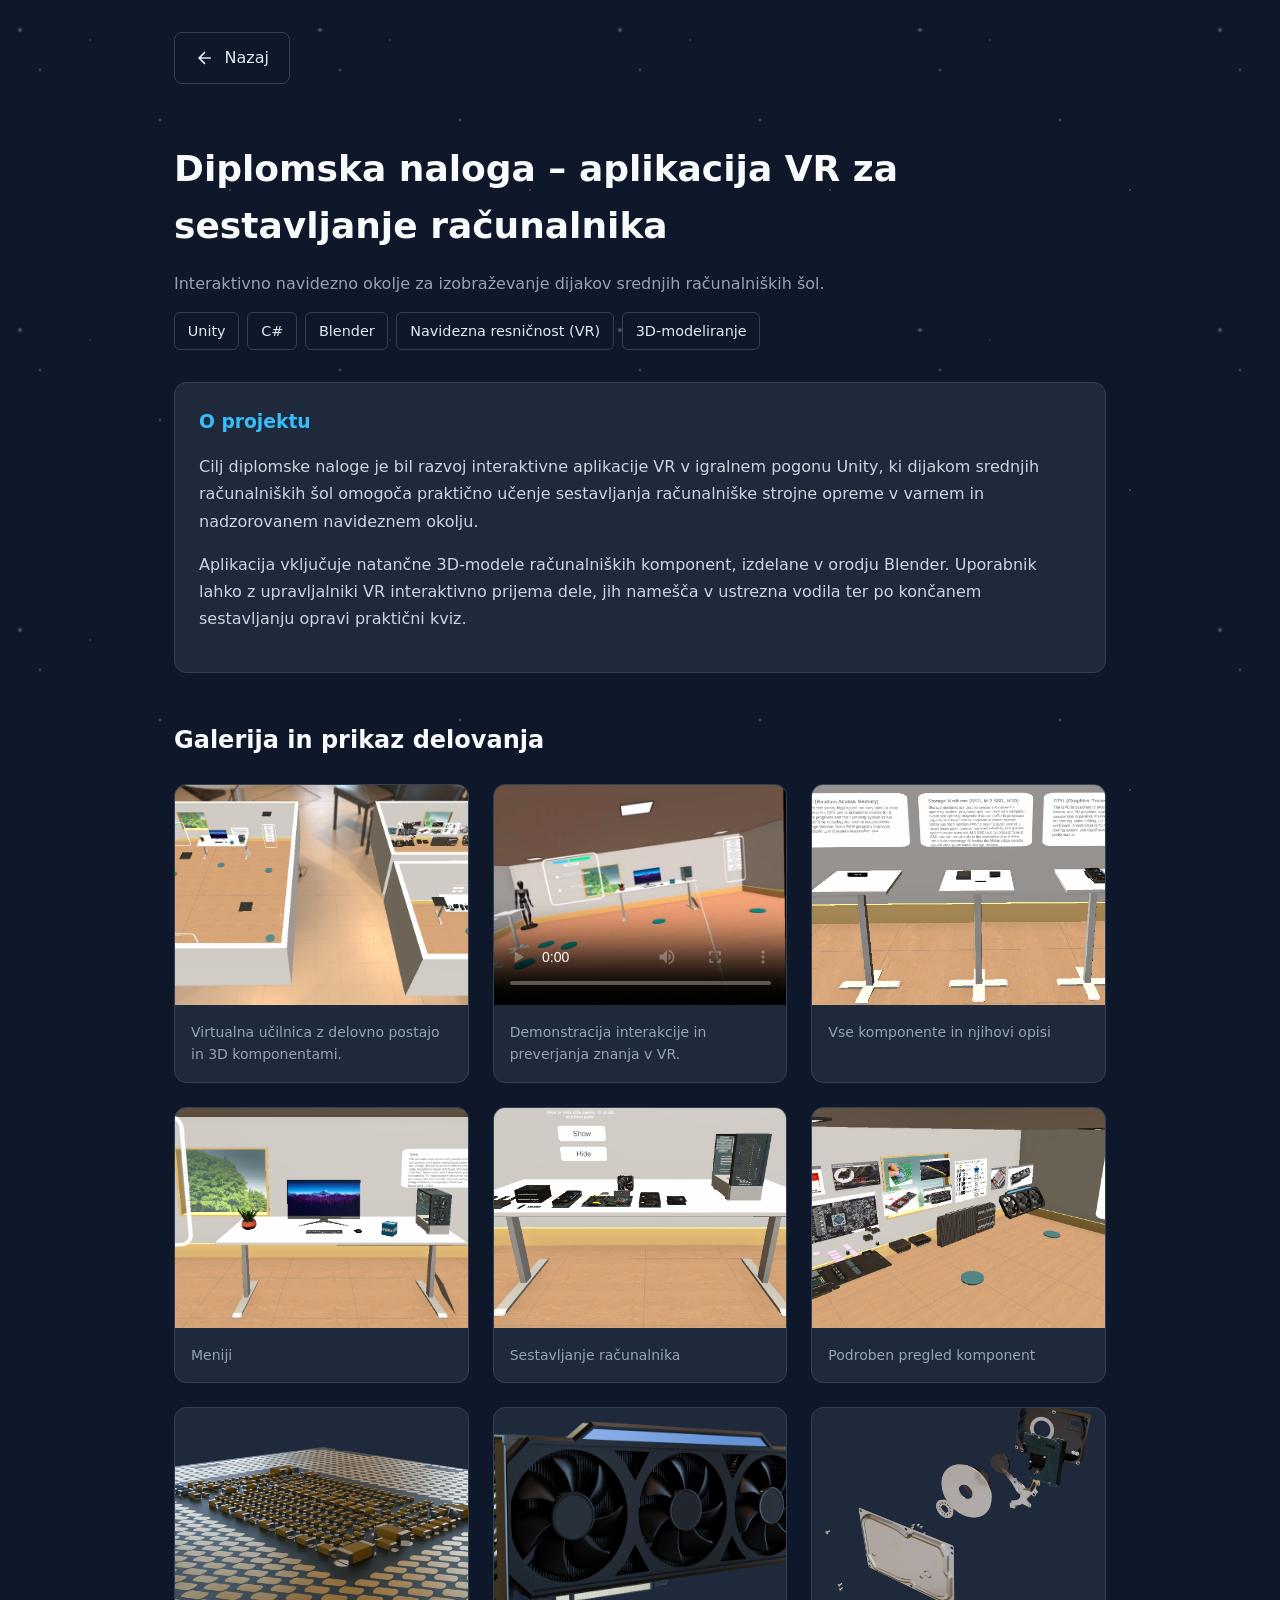
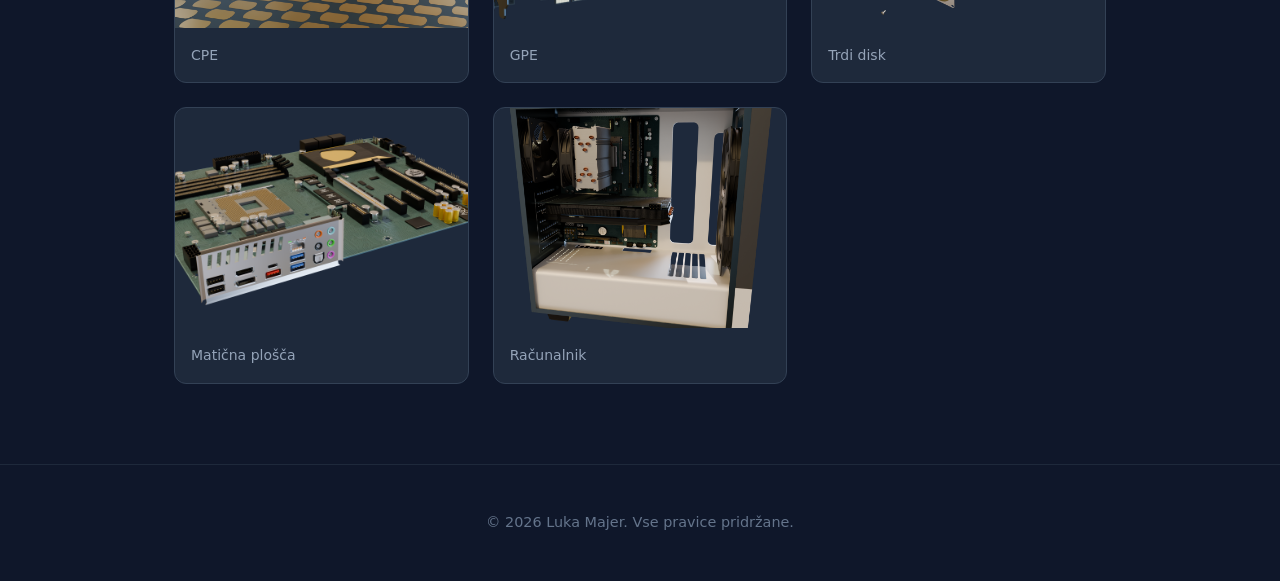
==== commit 8f9efd30: "update" ====
--- a/diplomskaNaloga.html
+++ b/diplomskaNaloga.html
@@ -3,7 +3,7 @@
 <head>
   <meta charset="UTF-8">
   <meta name="viewport" content="width=device-width, initial-scale=1.0">
-  <title>Diplomska Naloga - Luka Majer</title>
+  <title>Diplomska naloga – Luka Majer</title>
   <link rel="stylesheet" href="assets/css/style.css">
 </head>
 <body>
@@ -18,15 +18,15 @@
     </a>
 
     <header style="margin-bottom: 2rem;">
-      <h1 style="color: #f8fafc; font-size: 2.25rem; margin-bottom: 0.5rem;">Diplomska Naloga – VR Aplikacija za Sestavljanje Računalnika</h1>
-      <p style="color: #94a3b8;">Interaktivno virtualno okolje za izobraževanje dijakov srednjih računalniških šol.</p>
+      <h1 style="color: #f8fafc; font-size: 2.25rem; margin-bottom: 0.5rem;">Diplomska naloga – aplikacija VR za sestavljanje računalnika</h1>
+      <p style="color: #94a3b8;">Interaktivno navidezno okolje za izobraževanje dijakov srednjih računalniških šol.</p>
       
       <div class="tag-cloud" style="margin-top: 1rem;">
         <span>Unity</span>
         <span>C#</span>
         <span>Blender</span>
-        <span>Virtual Reality (VR)</span>
-        <span>3D Modeliranje</span>
+        <span>Navidezna resničnost (VR)</span>
+        <span>3D-modeliranje</span>
       </div>
     </header>
 
@@ -34,26 +34,21 @@
     <section class="skill-category" style="margin-bottom: 3rem;">
       <h3 style="color: #38bdf8; margin-top: 0;">O projektu</h3>
       <p style="color: #cbd5e1; line-height: 1.7;">
-        Cilj diplomske naloge je bil razvoj interaktivne VR-aplikacije v igralnem pogonu Unity, ki dijakom srednjih računalniških šol omogoča praktično učenje sestavljanja strojne opreme računalnika v varno in nadzorovanem virtualnem okolju.
+        Cilj diplomske naloge je bil razvoj interaktivne aplikacije VR v igralnem pogonu Unity, ki dijakom srednjih računalniških šol omogoča praktično učenje sestavljanja računalniške strojne opreme v varnem in nadzorovanem navideznem okolju.
       </p>
       <p style="color: #cbd5e1; line-height: 1.7;">
-        Aplikacija vključuje natančne 3D-modele računalniških komponent, izdelane v orodju Blender. Uporabnik lahko z VR-krmilniki interaktivno prijema dele, jih namešča v ustrezna vodila ter po zaključenem sestavljanju opravi praktični kviz.
+        Aplikacija vključuje natančne 3D-modele računalniških komponent, izdelane v orodju Blender. Uporabnik lahko z upravljalniki VR interaktivno prijema dele, jih namešča v ustrezna vodila ter po končanem sestavljanju opravi praktični kviz.
       </p>
     </section>
 
 
     <section>
-      <h2 style="color: #f8fafc; margin-bottom: 1.5rem;">Galerija in Prikaz Delovanja</h2>
+      <h2 style="color: #f8fafc; margin-bottom: 1.5rem;">Galerija in prikaz delovanja</h2>
       
       <div class="skills-grid">
         <div class="skill-category" style="padding: 0; overflow: hidden;">
           <img src="assets/images/projects/diplomskaNaloga/diploma.png" alt="Virtualna učilnica" onclick="openModal(this)" style="width: 100%; height: 220px; object-fit: cover; display: block;">
           <p style="padding: 1rem; color: #94a3b8; font-size: 0.875rem; margin: 0;">Virtualna učilnica z delovno postajo in 3D komponentami.</p>
-        </div>
-
-        <div class="skill-category" style="padding: 0; overflow: hidden;">
-          <img src="assets/images/projects/diplomskaNaloga/diploma2.png" alt="Interaktivno sestavljanje" onclick="openModal(this)" style="width: 100%; height: 220px; object-fit: cover; display: block;">
-          <p style="padding: 1rem; color: #94a3b8; font-size: 0.875rem; margin: 0;">Natančna postavitev komponent na matično ploščo.</p>
         </div>
 
         <div class="skill-category" style="padding: 0; overflow: hidden;">
@@ -65,47 +60,47 @@
 
         <div class="skill-category" style="padding: 0; overflow: hidden;">
           <img src="assets/images/projects/diplomskaNaloga/diploma3.png" alt="Interaktivno sestavljanje" onclick="openModal(this)" style="width: 100%; height: 220px; object-fit: cover; display: block;">
-          <p style="padding: 1rem; color: #94a3b8; font-size: 0.875rem; margin: 0;">Text Text.</p>
+          <p style="padding: 1rem; color: #94a3b8; font-size: 0.875rem; margin: 0;">Vse komponente in njihovi opisi</p>
         </div>
         
         <div class="skill-category" style="padding: 0; overflow: hidden;">
           <img src="assets/images/projects/diplomskaNaloga/diploma4.png" alt="Interaktivno sestavljanje" onclick="openModal(this)" style="width: 100%; height: 220px; object-fit: cover; display: block;">
-          <p style="padding: 1rem; color: #94a3b8; font-size: 0.875rem; margin: 0;">Text Text.</p>
+          <p style="padding: 1rem; color: #94a3b8; font-size: 0.875rem; margin: 0;">Meniji</p>
         </div>
 
         <div class="skill-category" style="padding: 0; overflow: hidden;">
           <img src="assets/images/projects/diplomskaNaloga/diploma5.png" alt="Interaktivno sestavljanje" onclick="openModal(this)" style="width: 100%; height: 220px; object-fit: cover; display: block;">
-          <p style="padding: 1rem; color: #94a3b8; font-size: 0.875rem; margin: 0;">Text Text.</p>
+          <p style="padding: 1rem; color: #94a3b8; font-size: 0.875rem; margin: 0;">Sestavljanje računalnika</p>
         </div>
 
         <div class="skill-category" style="padding: 0; overflow: hidden;">
           <img src="assets/images/projects/diplomskaNaloga/diploma6.png" alt="Interaktivno sestavljanje" onclick="openModal(this)" style="width: 100%; height: 220px; object-fit: cover; display: block;">
-          <p style="padding: 1rem; color: #94a3b8; font-size: 0.875rem; margin: 0;">Text Text.</p>
+          <p style="padding: 1rem; color: #94a3b8; font-size: 0.875rem; margin: 0;">Podroben pregled komponent</p>
         </div>
 
         <div class="skill-category" style="padding: 0; overflow: hidden;">
           <img src="assets/images/projects/diplomskaNaloga/diploma7.png" alt="Interaktivno sestavljanje" onclick="openModal(this)" style="width: 100%; height: 220px; object-fit: cover; display: block;">
-          <p style="padding: 1rem; color: #94a3b8; font-size: 0.875rem; margin: 0;">Text Text.</p>
+          <p style="padding: 1rem; color: #94a3b8; font-size: 0.875rem; margin: 0;">CPE</p>
         </div>
 
         <div class="skill-category" style="padding: 0; overflow: hidden;">
           <img src="assets/images/projects/diplomskaNaloga/diploma8.png" alt="Interaktivno sestavljanje" onclick="openModal(this)" style="width: 100%; height: 220px; object-fit: cover; display: block;">
-          <p style="padding: 1rem; color: #94a3b8; font-size: 0.875rem; margin: 0;">Text Text.</p>
+          <p style="padding: 1rem; color: #94a3b8; font-size: 0.875rem; margin: 0;">GPE</p>
         </div>
 
         <div class="skill-category" style="padding: 0; overflow: hidden;">
           <img src="assets/images/projects/diplomskaNaloga/diploma9.png" alt="Interaktivno sestavljanje" onclick="openModal(this)" style="width: 100%; height: 220px; object-fit: cover; display: block;">
-          <p style="padding: 1rem; color: #94a3b8; font-size: 0.875rem; margin: 0;">Text Text.</p>
+          <p style="padding: 1rem; color: #94a3b8; font-size: 0.875rem; margin: 0;">Trdi disk</p>
         </div>
 
         <div class="skill-category" style="padding: 0; overflow: hidden;">
           <img src="assets/images/projects/diplomskaNaloga/diploma10.png" alt="Interaktivno sestavljanje" onclick="openModal(this)" style="width: 100%; height: 220px; object-fit: cover; display: block;">
-          <p style="padding: 1rem; color: #94a3b8; font-size: 0.875rem; margin: 0;">Text Text.</p>
+          <p style="padding: 1rem; color: #94a3b8; font-size: 0.875rem; margin: 0;">Matična plošča</p>
         </div>
 
         <div class="skill-category" style="padding: 0; overflow: hidden;">
           <img src="assets/images/projects/diplomskaNaloga/diploma11.png" alt="Interaktivno sestavljanje" onclick="openModal(this)" style="width: 100%; height: 220px; object-fit: cover; display: block;">
-          <p style="padding: 1rem; color: #94a3b8; font-size: 0.875rem; margin: 0;">Text Text.</p>
+          <p style="padding: 1rem; color: #94a3b8; font-size: 0.875rem; margin: 0;">Računalnik</p>
         </div>
 
       </div>
--- a/assets/css/style.css
+++ b/assets/css/style.css
@@ -132,6 +132,7 @@
   border-radius: 12px;
   overflow: hidden;
   border: 1px solid #334155;
+  text-align: left;
 }
 
 .projects-container {
@@ -283,6 +284,7 @@
 .timeline-item {
   position: relative;
   margin-bottom: 2rem;
+  text-align: left;
 }
 
 .timeline-item::before {
